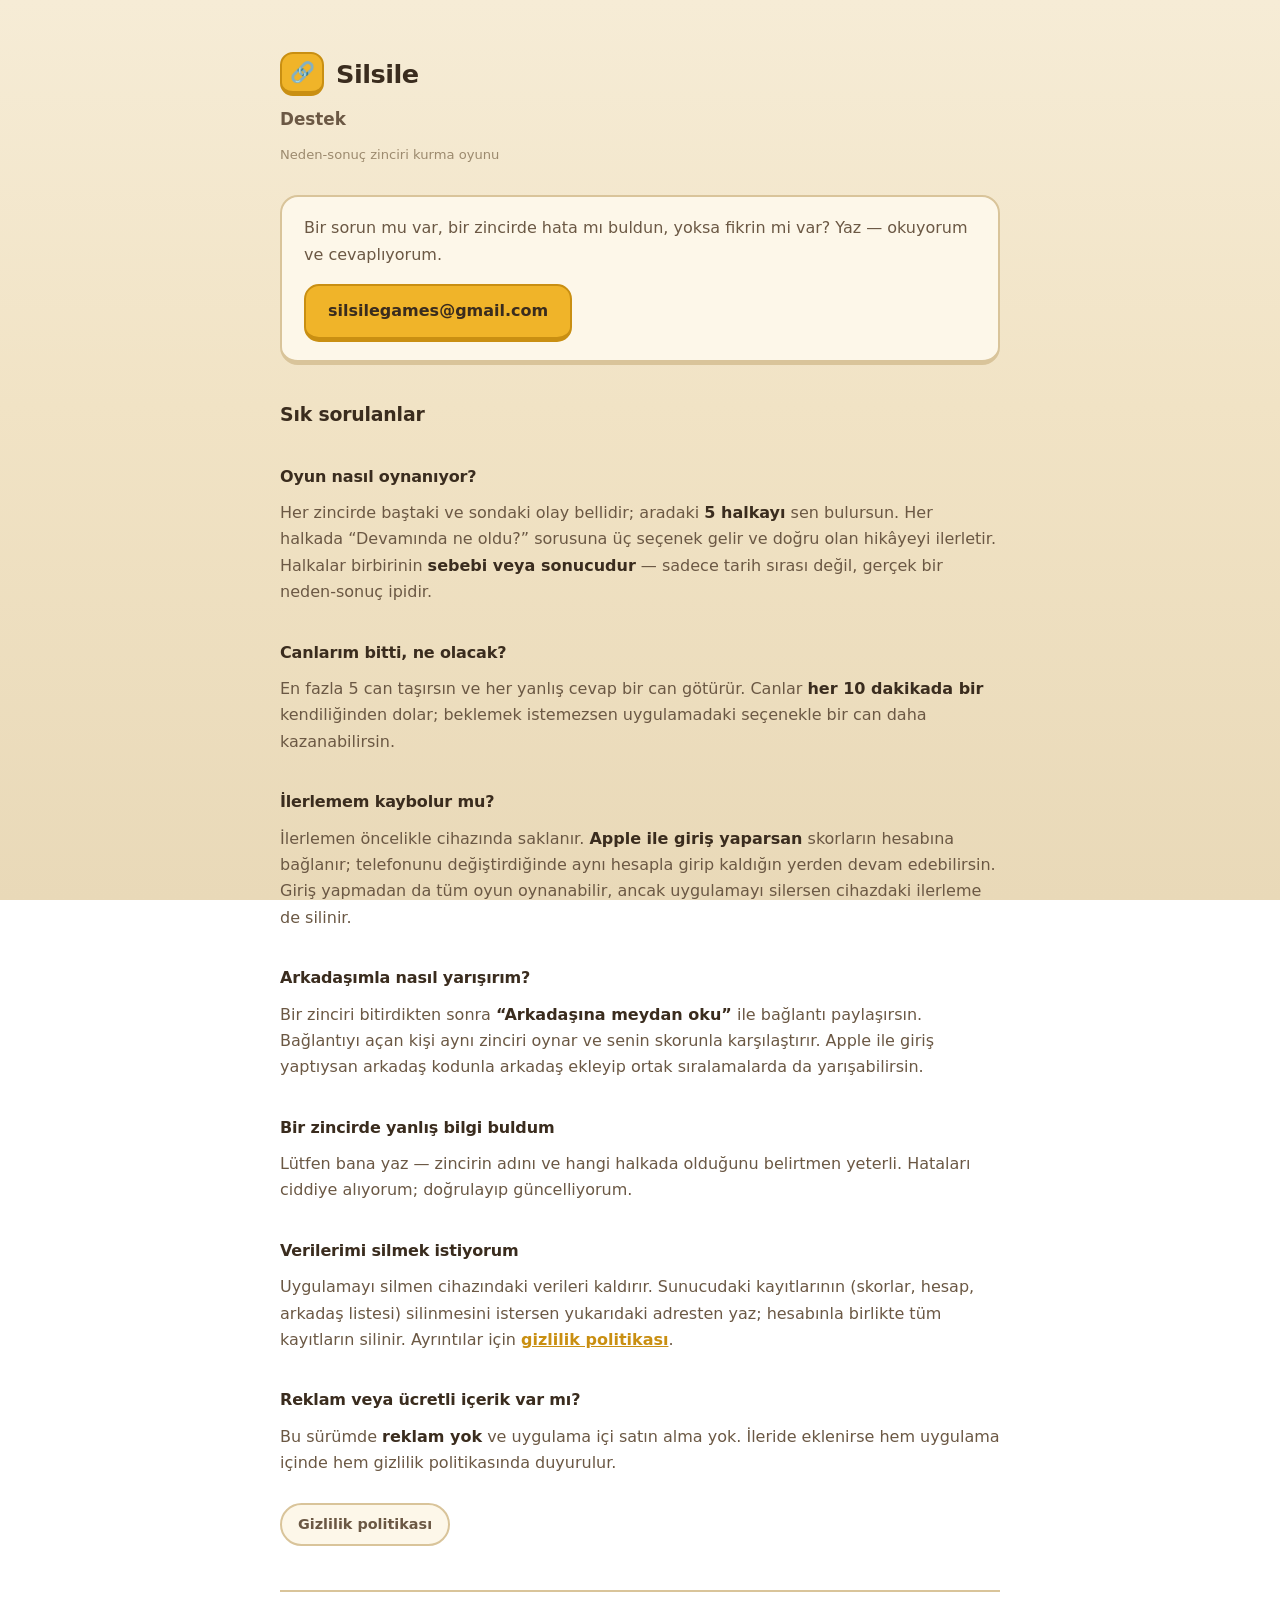
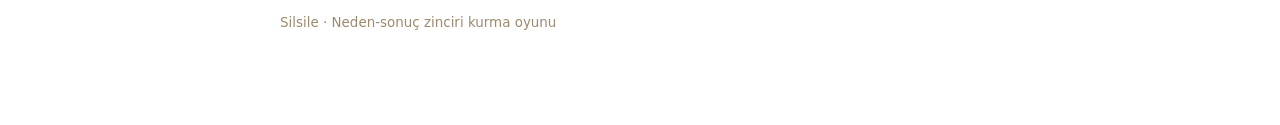
==== destek.html @ 4dfe9231 "Gizlilik politikasını Apple girişine göre güncelle + destek sayfası - Politika, Sign in with Apple g" ====
<!doctype html>
<html lang="tr">
<head>
<meta charset="utf-8">
<meta name="viewport" content="width=device-width, initial-scale=1">
<title>Silsile — Destek</title>
<link rel="stylesheet" href="style.css">
</head>
<body>
<main>
  <div class="brand"><span class="mark">🔗</span><h1>Silsile</h1></div>
  <p class="lede">Destek</p>
  <p class="updated">Neden-sonuç zinciri kurma oyunu</p>

  <div class="card">
    <p>Bir sorun mu var, bir zincirde hata mı buldun, yoksa fikrin mi var?
       Yaz — okuyorum ve cevaplıyorum.</p>
    <p><a class="mailto" href="mailto:silsilegames@gmail.com">silsilegames@gmail.com</a></p>
  </div>

  <h2>Sık sorulanlar</h2>

  <h2 style="font-size:1rem">Oyun nasıl oynanıyor?</h2>
  <p>Her zincirde baştaki ve sondaki olay bellidir; aradaki <b>5 halkayı</b> sen
     bulursun. Her halkada “Devamında ne oldu?” sorusuna üç seçenek gelir ve
     doğru olan hikâyeyi ilerletir. Halkalar birbirinin <b>sebebi veya
     sonucudur</b> — sadece tarih sırası değil, gerçek bir neden-sonuç ipidir.</p>

  <h2 style="font-size:1rem">Canlarım bitti, ne olacak?</h2>
  <p>En fazla 5 can taşırsın ve her yanlış cevap bir can götürür. Canlar
     <b>her 10 dakikada bir</b> kendiliğinden dolar; beklemek istemezsen
     uygulamadaki seçenekle bir can daha kazanabilirsin.</p>

  <h2 style="font-size:1rem">İlerlemem kaybolur mu?</h2>
  <p>İlerlemen öncelikle cihazında saklanır. <b>Apple ile giriş yaparsan</b>
     skorların hesabına bağlanır; telefonunu değiştirdiğinde aynı hesapla girip
     kaldığın yerden devam edebilirsin. Giriş yapmadan da tüm oyun oynanabilir,
     ancak uygulamayı silersen cihazdaki ilerleme de silinir.</p>

  <h2 style="font-size:1rem">Arkadaşımla nasıl yarışırım?</h2>
  <p>Bir zinciri bitirdikten sonra <b>“Arkadaşına meydan oku”</b> ile bağlantı
     paylaşırsın. Bağlantıyı açan kişi aynı zinciri oynar ve senin skorunla
     karşılaştırır. Apple ile giriş yaptıysan arkadaş kodunla arkadaş ekleyip
     ortak sıralamalarda da yarışabilirsin.</p>

  <h2 style="font-size:1rem">Bir zincirde yanlış bilgi buldum</h2>
  <p>Lütfen bana yaz — zincirin adını ve hangi halkada olduğunu belirtmen
     yeterli. Hataları ciddiye alıyorum; doğrulayıp güncelliyorum.</p>

  <h2 style="font-size:1rem">Verilerimi silmek istiyorum</h2>
  <p>Uygulamayı silmen cihazındaki verileri kaldırır. Sunucudaki kayıtlarının
     (skorlar, hesap, arkadaş listesi) silinmesini istersen yukarıdaki adresten
     yaz; hesabınla birlikte tüm kayıtların silinir. Ayrıntılar için
     <a href="./">gizlilik politikası</a>.</p>

  <h2 style="font-size:1rem">Reklam veya ücretli içerik var mı?</h2>
  <p>Bu sürümde <b>reklam yok</b> ve uygulama içi satın alma yok. İleride
     eklenirse hem uygulama içinde hem gizlilik politikasında duyurulur.</p>

  <div class="nav">
    <a href="./">Gizlilik politikası</a>
  </div>

  <footer>
    Silsile · Neden-sonuç zinciri kurma oyunu
  </footer>
</main>
</body>
</html>
---- style.css ----
/* Silsile web sayfaları — uygulamanın "sıcak kağıt" kimliği (2026-07 redesign). */
:root {
  --paper-top: #f6ecd6; --paper: #f1e3c5; --paper-deep: #e8d6b0;
  --card: #fdf7e9; --card-edge: #d9c49a;
  --ink: #3a2c1e; --ink-soft: #6b5844; --ink-muted: #9c8a6e;
  --star: #f0b429; --star-edge: #c98f12; --good: #4c9d63;
  --sans: ui-rounded, "SF Pro Rounded", system-ui, -apple-system, "Segoe UI", Roboto, sans-serif;
}
* { box-sizing: border-box; margin: 0; }
body {
  color: var(--ink); font-family: var(--sans); line-height: 1.65;
  background: linear-gradient(180deg, var(--paper-top), var(--paper) 45%, #e9d9b8 100%);
  background-attachment: fixed; min-height: 100vh; padding: 0 20px;
  -webkit-font-smoothing: antialiased;
}
main { max-width: 720px; margin: 0 auto; padding: 52px 0 90px; }

.brand { display: flex; align-items: center; gap: 12px; margin-bottom: 6px; }
.brand .mark {
  display: grid; place-items: center; width: 44px; height: 44px; flex: none;
  border-radius: 13px; background: var(--star); border: 2px solid var(--star-edge);
  border-bottom-width: 5px; font-size: 1.25rem;
}
.brand h1 { font-size: 1.6rem; font-weight: 800; letter-spacing: -0.02em; }
.lede { color: var(--ink-soft); font-size: 1.05rem; font-weight: 700; }
.updated { color: var(--ink-muted); font-size: .82rem; margin-bottom: 30px; }

h2 { font-size: 1.18rem; font-weight: 800; color: var(--ink);
     letter-spacing: -0.01em; margin: 34px 0 10px; }
p { margin: 10px 0; color: var(--ink-soft); }
ul { margin: 10px 0 10px 4px; padding-left: 20px; }
li { margin: 7px 0; color: var(--ink-soft); }
li b, p b { color: var(--ink); font-weight: 700; }

.card {
  background: var(--card); border: 2px solid var(--card-edge); border-bottom-width: 5px;
  border-radius: 18px; padding: 18px 22px; margin: 20px 0;
}
.card p:first-child { margin-top: 0; } .card p:last-child { margin-bottom: 0; }
strong.good { color: var(--good); font-weight: 800; }

a { color: var(--star-edge); font-weight: 700; }
a:hover { color: var(--ink); }

.mailto {
  display: inline-block; margin-top: 6px; padding: 12px 22px; border-radius: 15px;
  background: var(--star); border: 2px solid var(--star-edge); border-bottom-width: 5px;
  color: var(--ink); font-weight: 800; text-decoration: none;
}
.mailto:hover { color: var(--ink); filter: brightness(1.05); }

.nav { display: flex; gap: 10px; flex-wrap: wrap; margin: 26px 0 0; }
.nav a {
  padding: 8px 16px; border-radius: 999px; background: var(--card);
  border: 2px solid var(--card-edge); color: var(--ink-soft); text-decoration: none;
  font-size: .9rem;
}

footer {
  margin-top: 44px; padding-top: 20px; border-top: 2px solid var(--card-edge);
  color: var(--ink-muted); font-size: .84rem;
}
code { background: #3a2c1e14; padding: 1px 6px; border-radius: 5px; font-size: .88em; }
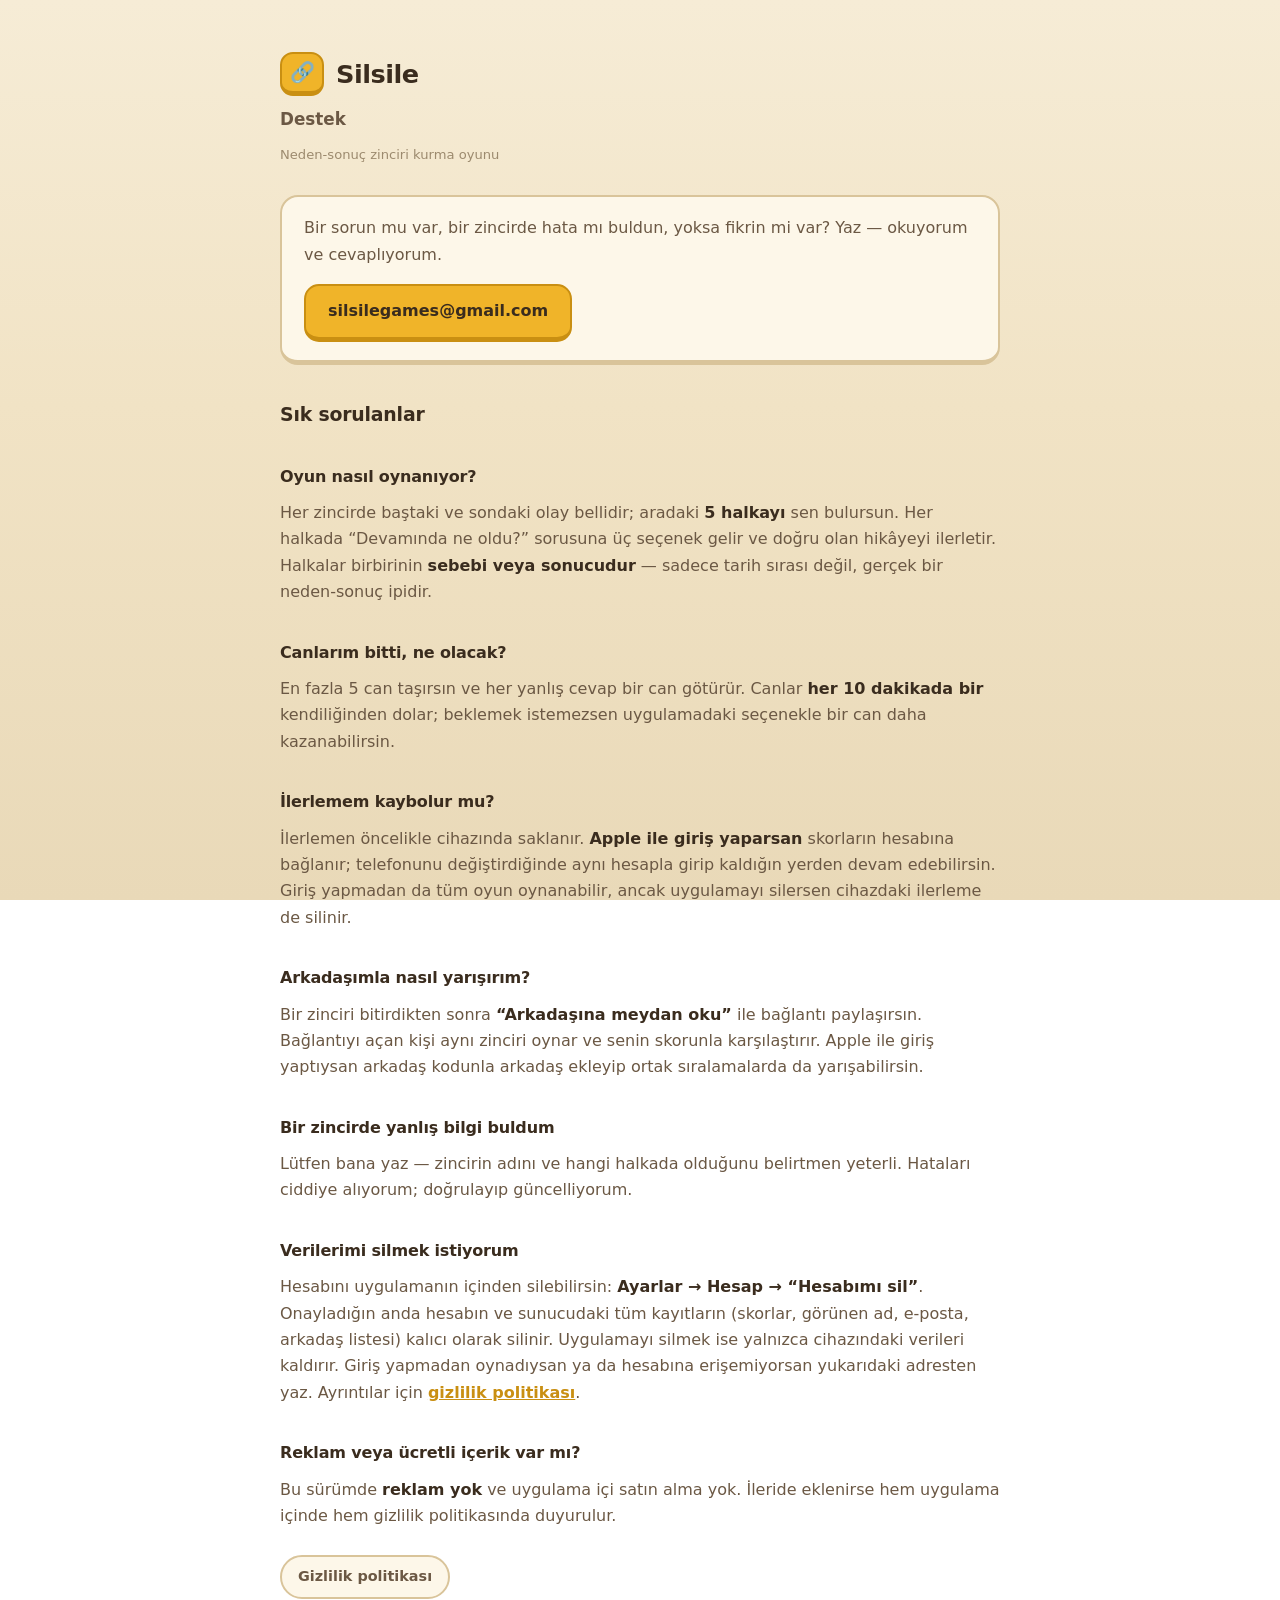
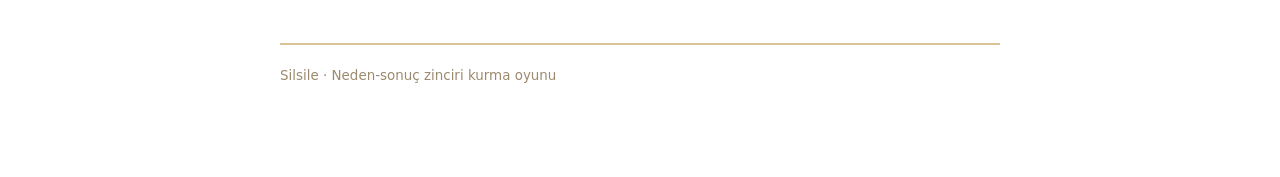
==== commit 7f93ae18: "Uygulama içi hesap silmeyi gizlilik ve destek sayfalarına yaz" ====
--- a/destek.html
+++ b/destek.html
@@ -48,10 +48,12 @@
      yeterli. Hataları ciddiye alıyorum; doğrulayıp güncelliyorum.</p>
 
   <h2 style="font-size:1rem">Verilerimi silmek istiyorum</h2>
-  <p>Uygulamayı silmen cihazındaki verileri kaldırır. Sunucudaki kayıtlarının
-     (skorlar, hesap, arkadaş listesi) silinmesini istersen yukarıdaki adresten
-     yaz; hesabınla birlikte tüm kayıtların silinir. Ayrıntılar için
-     <a href="./">gizlilik politikası</a>.</p>
+  <p>Hesabını uygulamanın içinden silebilirsin: <b>Ayarlar → Hesap →
+     “Hesabımı sil”</b>. Onayladığın anda hesabın ve sunucudaki tüm kayıtların
+     (skorlar, görünen ad, e-posta, arkadaş listesi) kalıcı olarak silinir.
+     Uygulamayı silmek ise yalnızca cihazındaki verileri kaldırır. Giriş
+     yapmadan oynadıysan ya da hesabına erişemiyorsan yukarıdaki adresten yaz.
+     Ayrıntılar için <a href="./">gizlilik politikası</a>.</p>
 
   <h2 style="font-size:1rem">Reklam veya ücretli içerik var mı?</h2>
   <p>Bu sürümde <b>reklam yok</b> ve uygulama içi satın alma yok. İleride
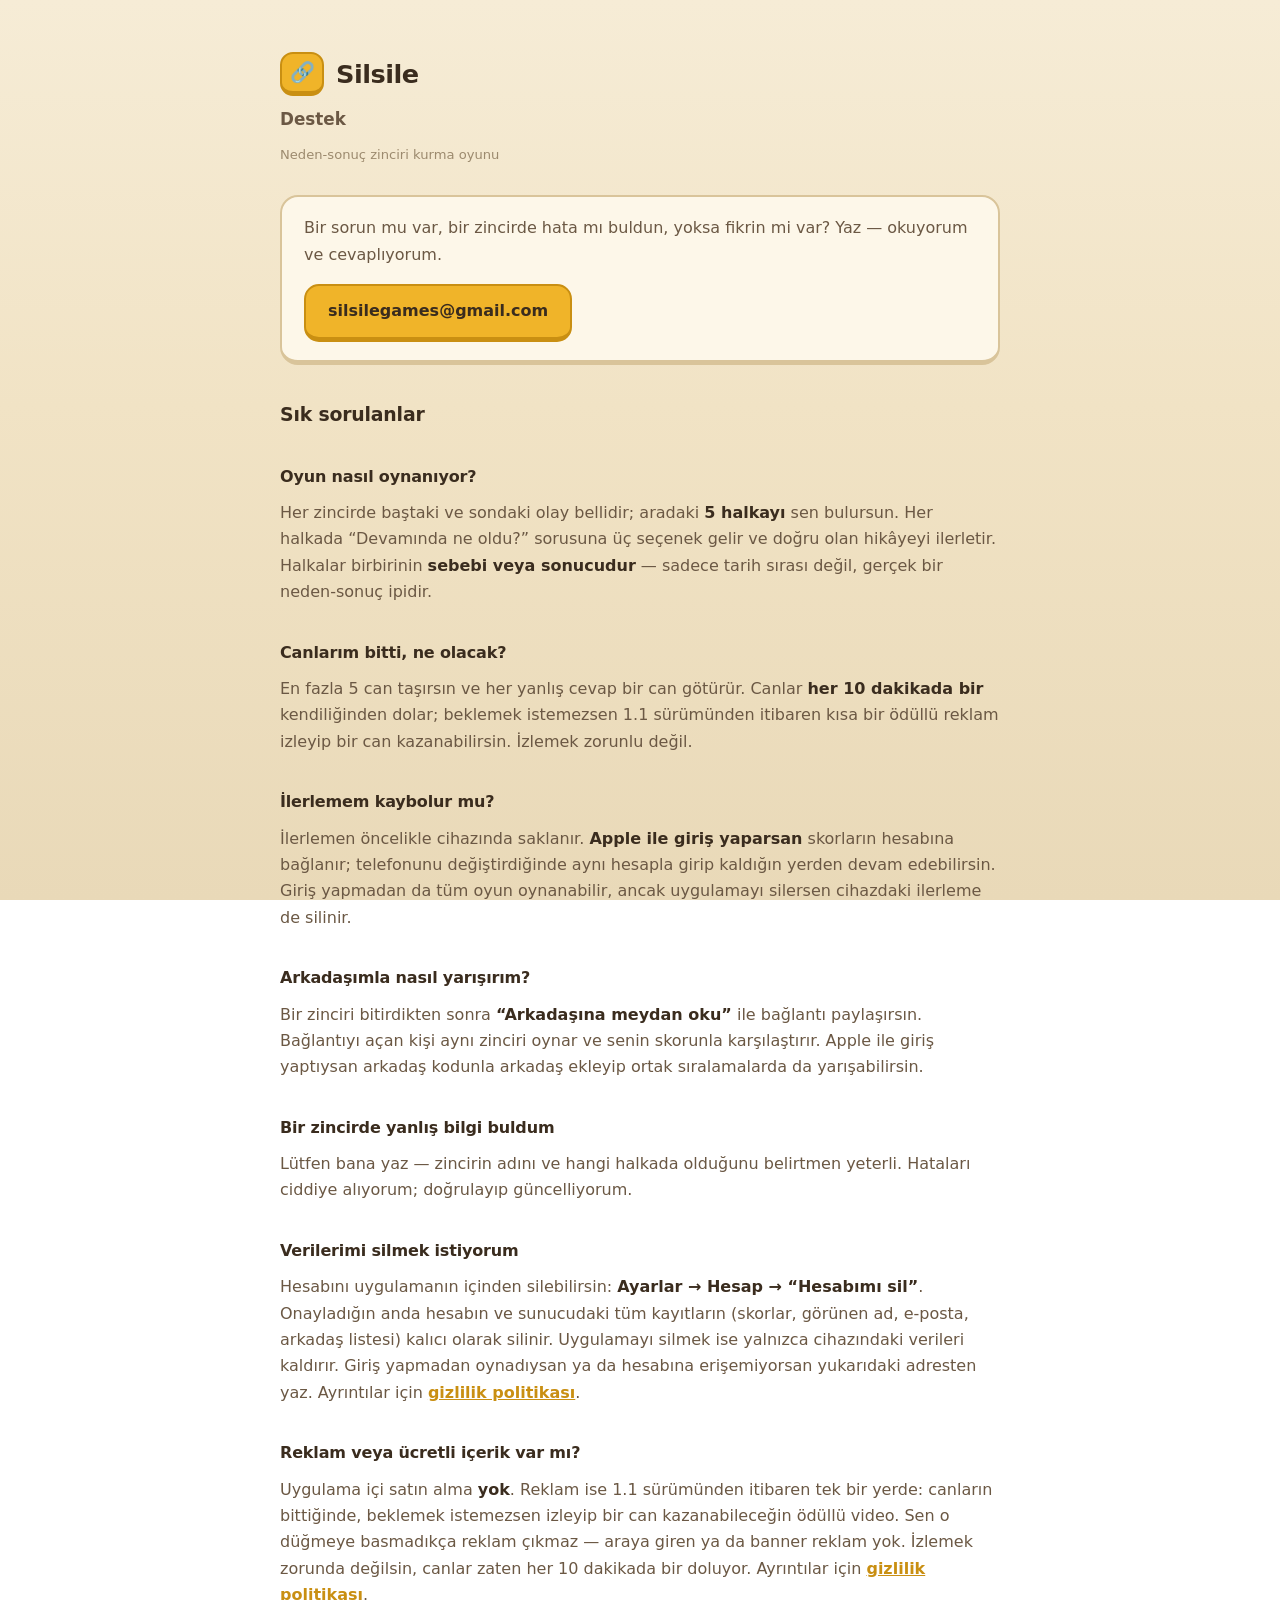
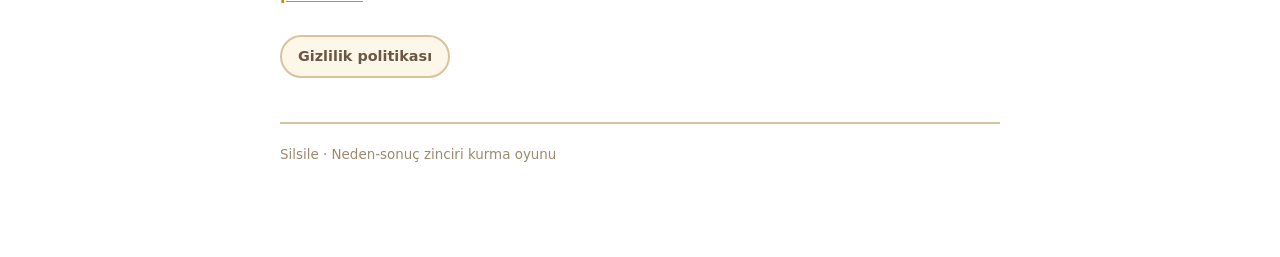
==== commit 6ce12121: "1.1 reklam metinleri — 1.1 yayına girince main'e alınacak" ====
--- a/destek.html
+++ b/destek.html
@@ -29,7 +29,8 @@
   <h2 style="font-size:1rem">Canlarım bitti, ne olacak?</h2>
   <p>En fazla 5 can taşırsın ve her yanlış cevap bir can götürür. Canlar
      <b>her 10 dakikada bir</b> kendiliğinden dolar; beklemek istemezsen
-     uygulamadaki seçenekle bir can daha kazanabilirsin.</p>
+     1.1 sürümünden itibaren kısa bir ödüllü reklam izleyip bir can
+     kazanabilirsin. İzlemek zorunlu değil.</p>
 
   <h2 style="font-size:1rem">İlerlemem kaybolur mu?</h2>
   <p>İlerlemen öncelikle cihazında saklanır. <b>Apple ile giriş yaparsan</b>
@@ -56,8 +57,12 @@
      Ayrıntılar için <a href="./">gizlilik politikası</a>.</p>
 
   <h2 style="font-size:1rem">Reklam veya ücretli içerik var mı?</h2>
-  <p>Bu sürümde <b>reklam yok</b> ve uygulama içi satın alma yok. İleride
-     eklenirse hem uygulama içinde hem gizlilik politikasında duyurulur.</p>
+  <p>Uygulama içi satın alma <b>yok</b>. Reklam ise 1.1 sürümünden itibaren tek
+     bir yerde: canların bittiğinde, beklemek istemezsen izleyip bir can
+     kazanabileceğin ödüllü video. Sen o düğmeye basmadıkça reklam çıkmaz —
+     araya giren ya da banner reklam yok. İzlemek zorunda değilsin, canlar
+     zaten her 10 dakikada bir doluyor. Ayrıntılar için
+     <a href="./">gizlilik politikası</a>.</p>
 
   <div class="nav">
     <a href="./">Gizlilik politikası</a>
